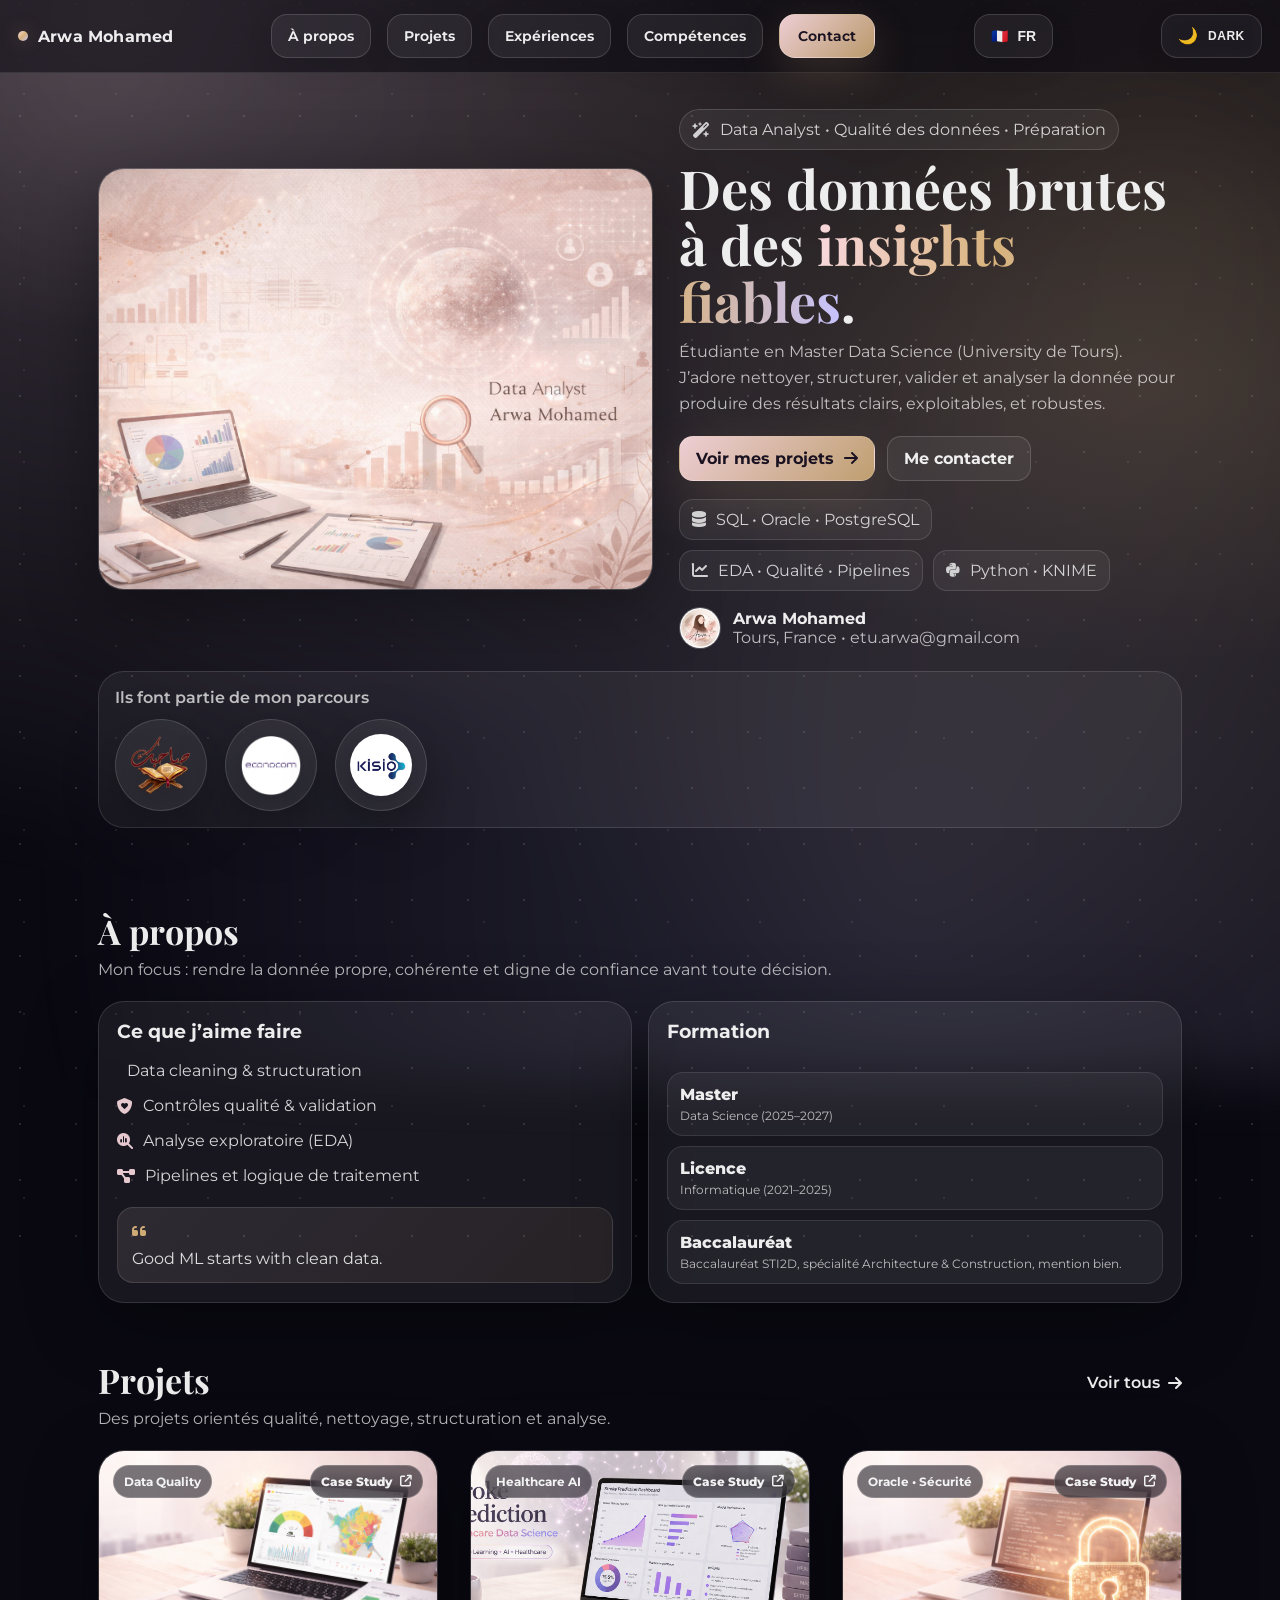
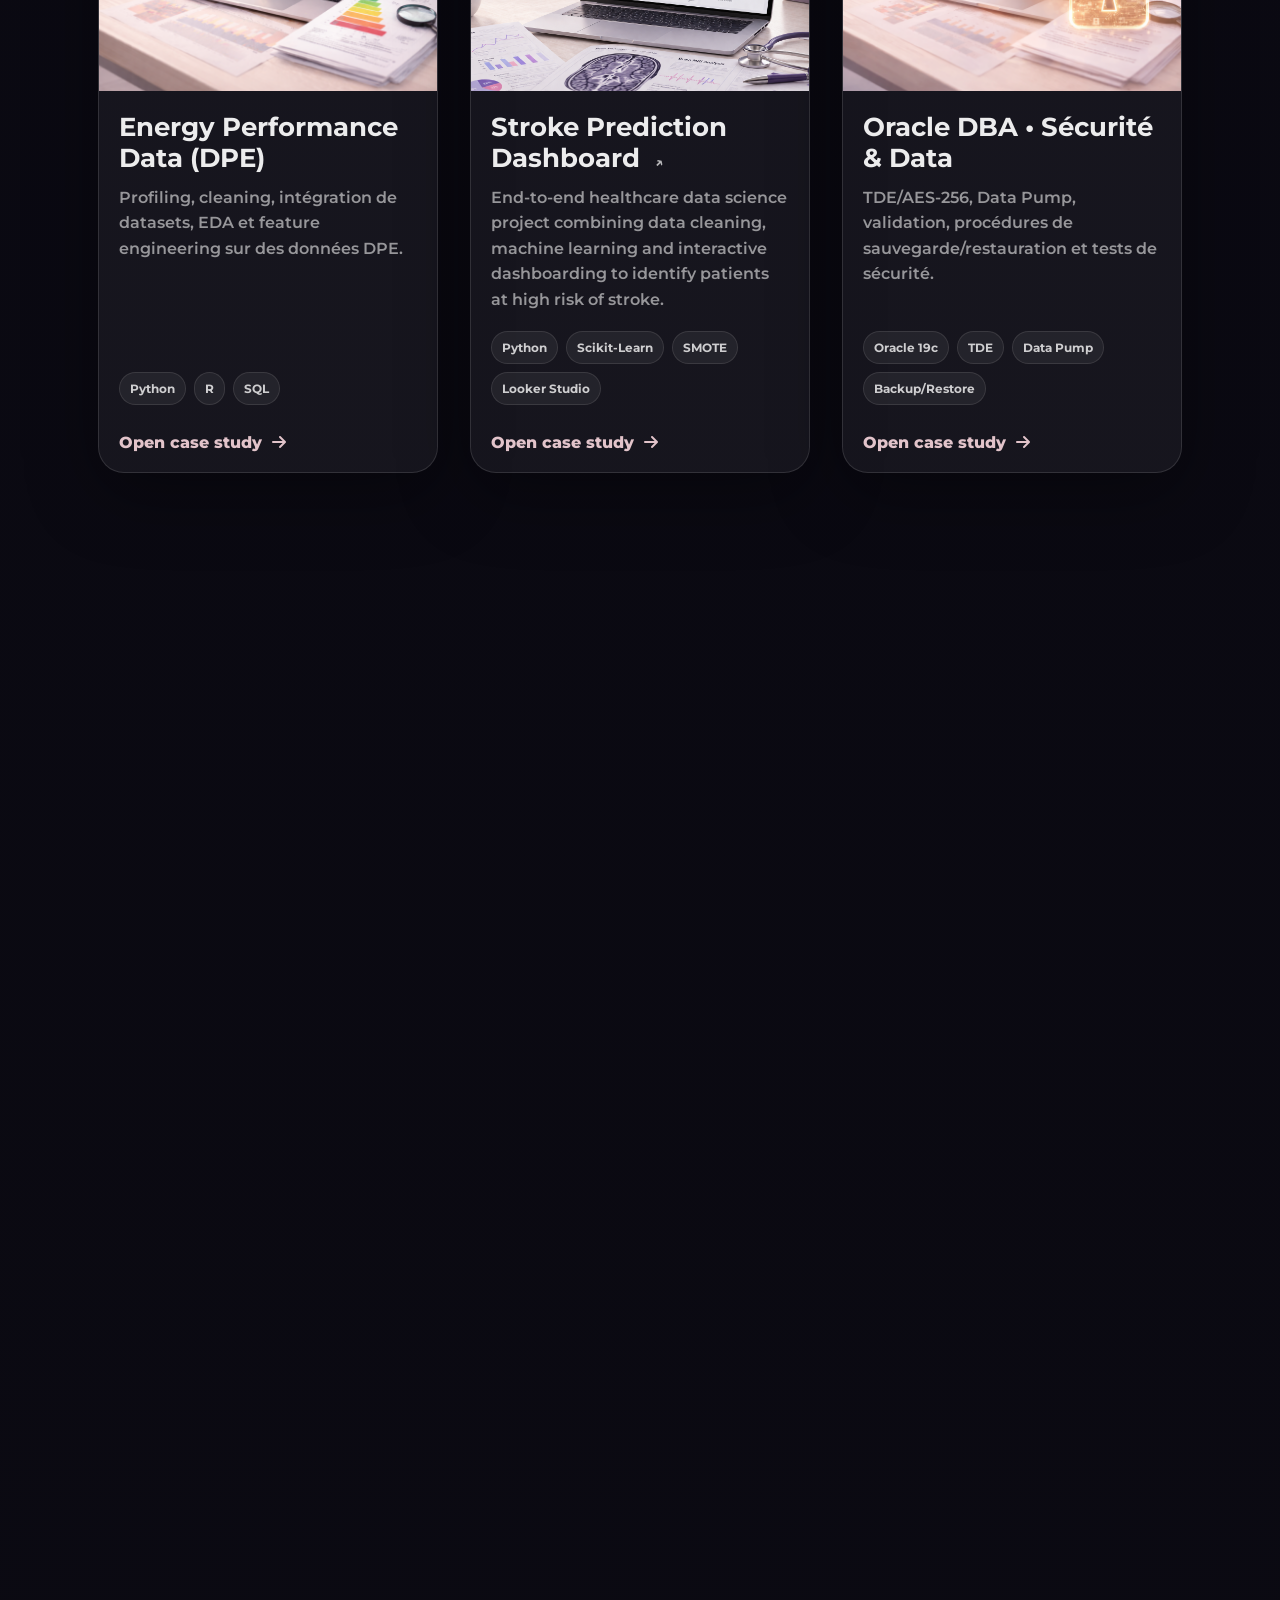
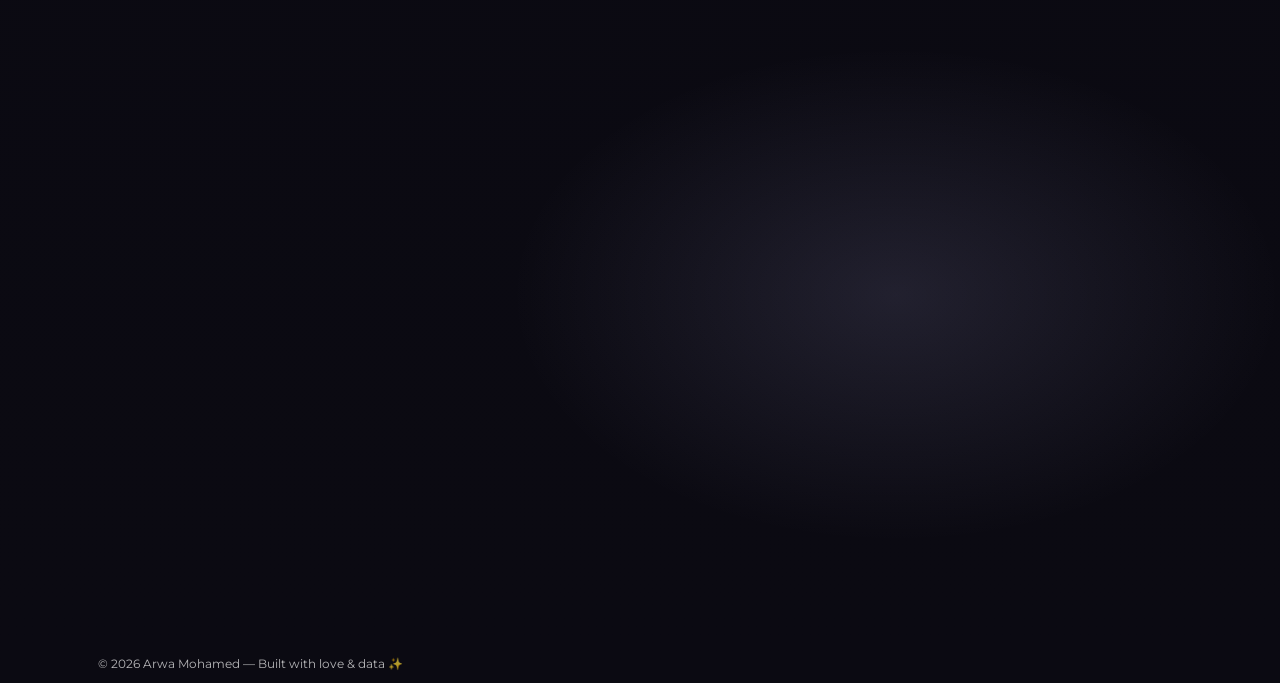
==== index.html @ bc85d30c "premier commit" ====
<!doctype html>
<html lang="fr" data-theme="dark">
<head>
  <meta charset="utf-8" />
  <meta name="viewport" content="width=device-width, initial-scale=1" />
  <title>Arwa Mohamed — Data Analyst</title>
  <meta name="description" content="Portfolio d'Arwa Mohamed — Data Analyst / Data Quality / Data Preparation." />

  <!-- Open Graph -->
  <meta property="og:title" content="Arwa Mohamed — Data Analyst" />
  <meta property="og:description" content="Data preparation • data quality • EDA • SQL • Python • Oracle" />
  <meta property="og:type" content="website" />

  <!-- Fonts -->
  <link rel="preconnect" href="https://fonts.googleapis.com">
  <link rel="preconnect" href="https://fonts.gstatic.com" crossorigin>
  <link href="https://fonts.googleapis.com/css2?family=Montserrat:wght@400;500;600;700&family=Playfair+Display:wght@600;700&display=swap" rel="stylesheet">

  <!-- Icons -->
  <link rel="stylesheet" href="https://cdnjs.cloudflare.com/ajax/libs/font-awesome/6.5.0/css/all.min.css">

  <!-- Main CSS -->
  <link rel="stylesheet" href="assets/css/style.css" />
</head>

<body>
  <!-- Background glitter -->
  <div class="bg">
    <div class="stars" aria-hidden="true"></div>
    <div class="glow" aria-hidden="true"></div>
  </div>

  <!-- Top progress bar -->
  <div class="progress" id="progress"></div>

  <!-- Navbar -->
  <header class="nav">
    <a class="brand" href="#top" aria-label="Accueil">
      <span class="brand-dot"></span>
      <span class="brand-text">Arwa Mohamed</span>
    </a>

    <nav class="nav-links" id="navLinks">
      <a href="#about" data-i18n="nav.about">À propos</a>
      <a href="#projects" data-i18n="nav.projects">Projets</a>
      <a href="#experience" data-i18n="nav.experience">Expériences</a>
      <a href="#skills" data-i18n="nav.skills">Compétences</a>
      <a href="#contact" class="btn small" data-i18n="nav.contact">Contact</a>
    </nav>

    <!-- Language toggle -->
    <div class="lang-switch" aria-label="Language switcher">
      <button id="langBtn" class="lang-btn" type="button" aria-label="Switch language">
        <span class="lang-flag" id="langFlag" aria-hidden="true">🇫🇷</span>
        <span class="lang-code" id="langCode">FR</span>
      </button>
    </div>

    <!-- Theme toggle -->
    <div class="theme-switch" aria-label="Theme switcher">
      <button id="themeBtn" class="theme-btn" type="button" aria-label="Switch theme">
        <span class="theme-ico" id="themeIco" aria-hidden="true">🌙</span>
        <span class="theme-code" id="themeCode">DARK</span>
      </button>
    </div>

    <button class="burger" id="burger" aria-label="Ouvrir le menu" aria-expanded="false">
      <span></span><span></span><span></span>
    </button>
  </header>

  <!-- Main -->
  <main id="top">
    <!-- Hero -->
    <section class="hero">
      <div class="hero-media" data-tilt>
        <img src="assets/img/hero-banner.png" alt="Bannière portfolio" class="hero-img" />
        <div class="hero-overlay"></div>
      </div>

      <div class="hero-content">
        <div class="chip reveal">
          <i class="fa-solid fa-wand-magic-sparkles"></i>
          <span data-i18n="hero.chip">Data Analyst • Data Quality • Data Preparation</span>
        </div>

        <h1 class="reveal">
          <span data-i18n="hero.title1">Des données brutes</span><br />
          <span data-i18n="hero.title2">à des <span class="gradient">insights fiables</span>.</span>
        </h1>

        <p class="subtitle reveal" data-i18n="hero.subtitle">
          Étudiante en Master Data Science (University de Tours). J’adore nettoyer, structurer,
          valider et analyser la donnée pour produire des résultats clairs, exploitables, et robustes.
        </p>

        <div class="hero-cta reveal">
          <a class="btn" href="#projects">
            <span data-i18n="hero.ctaProjects">Voir mes projets</span> <i class="fa-solid fa-arrow-right"></i>
          </a>
          <a class="btn ghost" href="#contact" data-i18n="hero.ctaContact">Me contacter</a>
        </div>

        <div class="hero-badges reveal">
          <div class="badge">
            <i class="fa-solid fa-database"></i>
            <span data-i18n="hero.badge1">SQL • Oracle • PostgreSQL</span>
          </div>
          <div class="badge">
            <i class="fa-solid fa-chart-line"></i>
            <span data-i18n="hero.badge2">EDA • Qualité • Pipelines</span>
          </div>
          <div class="badge">
            <i class="fa-brands fa-python"></i>
            <span data-i18n="hero.badge3">Python • KNIME</span>
          </div>
        </div>

        <div class="hero-mini reveal">
          <img class="avatar" src="assets/img/avatar-logo.png" alt="Logo Arwa" />
          <div>
            <strong>Arwa Mohamed</strong>
            <div class="muted">
              <span data-i18n="hero.location">Tours, France</span> • <a href="mailto:etu.arwa@gmail.com">etu.arwa@gmail.com</a>
            </div>
          </div>
        </div>
      </div>
    </section>

    <!-- Logos strip -->
    <section class="strip reveal">
      <div class="strip-inner">
        <span class="strip-title" data-i18n="strip.title">Ils font partie de mon parcours</span>

        <div class="logos logos-round">
          <a class="logo-pill" href="#sah" aria-label="Sahibuka Al Quran">
            <span class="logo-circle">
              <img src="assets/img/logo-sahibuka.png" alt="Sahibuka Al Quran"/>
            </span>
          </a>

          <a class="logo-pill" href="https://www.econocom.com" target="_blank" rel="noreferrer" aria-label="Econocom">
            <span class="logo-circle">
              <img src="assets/img/logo-econocom.webp" alt="Econocom" />
            </span>
          </a>

          <a class="logo-pill" href="https://www.kisio.com" target="_blank" rel="noreferrer" aria-label="Kisio">
            <span class="logo-circle">
              <img src="assets/img/logo-kisio1.jpg" alt="Kisio" />
            </span>
          </a>
        </div>
      </div>
    </section>

    <!-- About -->
    <section id="about" class="section">
      <div class="section-head reveal">
        <h2 data-i18n="about.title">À propos</h2>
        <p class="muted" data-i18n="about.desc">
          Mon focus : rendre la donnée propre, cohérente, et digne de confiance avant toute décision.
        </p>
      </div>

      <div class="grid-2">
        <div class="card reveal">
          <h3 data-i18n="about.likeTitle">Ce que j’aime faire</h3>
          <ul class="list">
            <li><i class="fa-solid fa-sparkles"></i> <span data-i18n="about.like1">Data cleaning & structuration</span></li>
            <li><i class="fa-solid fa-shield-heart"></i> <span data-i18n="about.like2">Contrôles qualité & validation</span></li>
            <li><i class="fa-solid fa-magnifying-glass-chart"></i> <span data-i18n="about.like3">Analyse exploratoire (EDA)</span></li>
            <li><i class="fa-solid fa-diagram-project"></i> <span data-i18n="about.like4">Pipelines et logique de traitement</span></li>
          </ul>
          <div class="quote">
            <i class="fa-solid fa-quote-left"></i>
            <p data-i18n="about.quote">Good ML starts with clean data.</p>
          </div>
        </div>
        
        <div class="impact-block card-sub">


        <div class="card reveal">
          <h3 data-i18n="about.profileTitle">Education</h3>
          <br>
          <div class="kpi">
            <div class="kpi-item">
              <div class="kpi-value" data-i18n="about.kpi1.value">Master</div>
              <div class="kpi-label" data-i18n="about.kpi1.label">Data Science (2025–2027)</div>
            </div>
            <div class="kpi-item">
              <div class="kpi-value" data-i18n="about.kpi2.value">Bachelor's degree</div>
              <div class="kpi-label" data-i18n="about.kpi2.label">Computer Science (2021–2025)</div>
            </div>
            <div class="kpi-item">
              <div class="kpi-value" data-i18n="about.kpi3.value">High school diploma</div>
              <div class="kpi-label" data-i18n="about.kpi3.label">STI2D high school diploma, Architecture & Construction specialization, honours.</div>
            </div>
          </div>
        </div>

          
        </div>
      </div>
    </section>

    <!-- Projects -->
    <section id="projects" class="section">
      <div class="section-head reveal projects-header">

  <div class="projects-title">
        <h2 data-i18n="projects.title">Projets</h2>
        <a href="projects.html" class="all-projects-link">
            Voir tous
            <i class="fa-solid fa-arrow-right"></i>
        </a>
    </div>
    <p class="muted" data-i18n="projects.desc">
      Des projets orientés qualité, nettoyage, structuration et analyse.
    </p>
  </div>

      <!-- IMPORTANT: container cards (grid) -->
      <div class="cards">

  <!-- DPE -->
  <a class="project reveal project-link" href="dpe.html" aria-label="Open DPE case study">
    <div class="project-media">
      <img src="assets/img/dpe.png" alt="Projet DPE" />
      <span class="tag" data-i18n="projects.tag1">Data Quality</span>

      <span class="case-pill-badge">
        <span data-i18n="projects.case">Case Study</span>
        <i class="fa-solid fa-arrow-up-right-from-square"></i>
      </span>
    </div>

    <div class="project-body">
      <h3 data-i18n="projects.p1.title">
        Energy Performance Data (DPE)
        <span class="title-ico" aria-hidden="true">↗</span>
      </h3>

      <p data-i18n="projects.p1.desc"></p>

      <div class="stack">
        <span>Python</span><span>R</span><span>SQL</span>
      </div>

      <div class="open-hint">
        <span data-i18n="projects.openCase">Open case study</span>
        <i class="fa-solid fa-arrow-right"></i>
      </div>
    </div>
  </a>

  <a class="project reveal project-link" href="stroke.html">

    <div class="project-media">
      <img src="assets/img/stroke.png" alt="Stroke Prediction Dashboard" />

      <span class="tag">
        Healthcare AI
      </span>

      <span class="case-pill-badge">
        <span>Case Study</span>
        <i class="fa-solid fa-arrow-up-right-from-square"></i>
      </span>
    </div>

    <div class="project-body">

      <h3>
        Stroke Prediction Dashboard
        <span class="title-ico">↗</span>
      </h3>

      <p>
        End-to-end healthcare data science project combining data cleaning,
        machine learning and interactive dashboarding to identify patients at
        high risk of stroke.
      </p>

      <div class="stack">
        <span>Python</span>
        <span>Scikit-Learn</span>
        <span>SMOTE</span>
        <span>Looker Studio</span>
      </div>

      <div class="open-hint">
        <span>Open case study</span>
        <i class="fa-solid fa-arrow-right"></i>
      </div>

    </div>

  </a>

  <!-- ORACLE -->
  <a class="project reveal project-link" href="oracle.html" aria-label="Open Oracle case study">
    <div class="project-media">
      <img src="assets/img/oracle.png" alt="Oracle Database Security" />
      <span class="tag" data-i18n="projects.tag2">Oracle • Security</span>

      <span class="case-pill-badge">
        <span data-i18n="projects.case">Case Study</span>
        <i class="fa-solid fa-arrow-up-right-from-square"></i>
      </span>
    </div>

    <div class="project-body">
      <h3 data-i18n="projects.p2.title">
        Oracle DBA • Sécurité & Data
        <span class="title-ico" aria-hidden="true">↗</span>
      </h3>

      <p data-i18n="projects.p2.desc"></p>

      <div class="stack">
        <span>Oracle 19c</span><span>TDE</span><span>Data Pump</span><span>Backup/Restore</span>
      </div>

      <div class="open-hint">
        <span data-i18n="projects.openCase">Open case study</span>
        <i class="fa-solid fa-arrow-right"></i>
      </div>
    </div>
  </a>

    </section>

    <!-- Experience -->
    <section id="experience" class="section">
      <div class="section-head reveal">
        <h2 data-i18n="exp.title">Expériences</h2>
        <p class="muted" data-i18n="exp.desc">Un parcours orienté tech + data reliability.</p>
      </div>

      <div class="timeline">
        <div class="t-item reveal">
          <div class="t-dot"></div>
          <div class="t-card">
            <div class="t-top">
              <h3 data-i18n="exp.e1.title">DB Administrator — Econocom</h3>
              <span class="pill" data-i18n="exp.e1.date">Apr 2025 – Jun 2025</span>
            </div>
            <ul class="list">
              <li data-i18n="exp.e1.b1">Encryption Oracle (TDE, AES-256)</li>
              <li data-i18n="exp.e1.b2">Import/validation via Data Pump</li>
              <li data-i18n="exp.e1.b3">Tests sécurité, backup & recovery</li>
            </ul>
          </div>
        </div>

        <div class="t-item reveal">
          <div class="t-dot"></div>
          <div class="t-card">
            <div class="t-top">
              <h3 data-i18n="exp.e2.title">Call Center Assistant — Kisio</h3>
              <span class="pill" data-i18n="exp.e2.date">May 2023 – Jul 2023</span>
            </div>
            <ul class="list">
              <li data-i18n="exp.e2.b1">Support utilisateurs transport</li>
              <li data-i18n="exp.e2.b2">Gestion réservations et planning chauffeurs</li>
            </ul>
          </div>
        </div>

        <div class="t-item reveal">
          <div class="t-dot"></div>
          <div class="t-card">
            <div class="t-top">
              <h3 data-i18n="exp.e3.title">IT Maintenance Technician — Econocom</h3>
              <span class="pill" data-i18n="exp.e3.date">Jun 2022 – Aug 2022</span>
            </div>
            <ul id="sah" class="list">
              <li data-i18n="exp.e3.b1">Préparation & déploiement postes</li>
              <li data-i18n="exp.e3.b2">Suivi matériel, étiquetage, équipements</li>
            </ul>
          </div>
        </div>
        <div class="t-item reveal">
          <div class="t-dot"></div>
          <div class="t-card">
            <div class="t-top">
              <h3 data-i18n="exp.e4.title">Independent Project — E-commerce</h3>
              <span class="pill" data-i18n="exp.e4.date">Starting in Jun 2025</span>
            </div>
            <p class="sah" data-i18n="exp.e4.desc">
              J’ai créé et développé une petite entreprise e-commerce spécialisée dans la papeterie, des produits liés à la lecture,
              et des accessoires soigneusement conçus. Je gère l’ensemble du processus : sélection des produits, branding,
              préparation des commandes, relation client, logistique et organisation des workflows afin d’assurer une expérience fluide et fiable.
            </p>
          </div>
        </div>
      </div>
    </section>

    <!-- Skills -->
    <section id="skills" class="section">
      <div class="section-head reveal">
        <h2 data-i18n="skills.title">Compétences</h2>
        <p class="muted" data-i18n="skills.desc">Stack technique + méthodologie.</p>
      </div>

      <div class="grid-3">
        <div class="card reveal">
          <h3 data-i18n="skills.s1.title">Data</h3>
          <div class="chips">
            <span data-i18n="skills.s1.a">Data Cleaning</span>
            <span data-i18n="skills.s1.b">Data Quality</span>
            <span data-i18n="skills.s1.c">Validation</span>
            <span data-i18n="skills.s1.d">EDA</span>
            <span data-i18n="skills.s1.e">Feature Engineering</span>
          </div>
        </div>

        <div class="card reveal">
          <h3 data-i18n="skills.s2.title">Databases</h3>
          <div class="chips">
            <span>Oracle</span><span>PostgreSQL</span><span>MySQL</span><span>SQLite</span>
          </div>
        </div>

        <div class="card reveal">
          <h3 data-i18n="skills.s3.title">Tools</h3>
          <div class="chips">
            <span>Python</span><span>SQL</span><span>KNIME</span><span>Git</span><span>UML</span>
          </div>
        </div>
      </div>
    </section>

    <!-- Contact -->
    <section class="section contact-split">

  <!-- ON GARDE TON BLOC EXACT -->
  <div class="contact card reveal">
    <h3 data-i18n="contactBox.title">Envie d’en discuter ?</h3>
    <p class="muted" data-i18n="contactBox.desc">Je peux détailler la démarche, les tests et les choix techniques.</p>

    <div class="hero-cta">
      <a class="btn" href="#contact">
        <i class="fa-solid fa-envelope"></i> <span data-i18n="contactBox.cta1">Me contacter</span>
      </a>
      <a class="btn ghost" href="#projects">
        <i class="fa-solid fa-arrow-left"></i> <span data-i18n="contactBox.cta2">Retour aux projets</span>
      </a>
    </div>
  </div>

  <!-- NOUVEAU BLOC A COTE : DRAPEAUX SEULEMENT -->
  <div class="contact card reveal"> 
    <h3 data-i18n="languages.title">Languages</h3> 
    <div class="lang-row"> <div class="lang-col"> 
      <img class="flag-ico" src="assets/img/french.png" alt="French"> 
      <div class="lang-name" data-i18n="languages.fr.name">French</div> 
      <div class="lang-level" data-i18n="languages.fr.level">Bilingual</div> 
    </div> 
    <div class="lang-col"> 
      <img class="flag-ico" src="assets/img/arabic.png" alt="Arabic"> 
      <div class="lang-name" data-i18n="languages.ar.name">Arabic</div> 
      <div class="lang-level" data-i18n="languages.ar.level">Bilingual</div> 
    </div> <div class="lang-col"> 
      <img class="flag-ico" src="assets/img/eng.jpg" alt="English"> 
      <div class="lang-name" data-i18n="languages.en.name">English</div> 
      <div class="lang-level" data-i18n="languages.en.level">B1 / B2</div> 
      <div class="lang-bar"> <span class="lang-bar-fill" style="width:70%"></span> 
      </div> 
    </div> 
  </div>
</div>
    <!-- Si tu veux une mini info au survol seulement : le title suffit (pas de texte visible) -->

<p class="tiny muted" style="padding-top:14px;">© <span id="year"></span> Arwa Mohamed — <span data-i18n="footer">Built with love & data </span></p>

</section>
  </main>

  <!-- IMPORTANT: ce fichier doit exister et être le bon -->
  <script src="assets/js/main.js"></script>
</body>
</html>
---- assets/css/style.css ----
/* ============================
   Arwa Mohamed — Portfolio CSS
   ============================ */

/* ========================= */
/* THEME TOKENS              */
/* ========================= */
:root{
  /* THEME TOKENS (default = dark) */
  --bg: #0b0a12;
  --text: rgba(255,255,255,.92);
  --muted: rgba(255,255,255,.70);

  --panel: rgba(255,255,255,.06);
  --panel2: rgba(255,255,255,.10);
  --border: rgba(255,255,255,.14);
  --shadow: 0 20px 70px rgba(0,0,0,.35);

  --rose: #f9d8de;
  --peach: #f6d6c9;
  --gold: #d7b27a;
  --lav:  #c7c3ff;
  --mint: #bff3ea;

  --radius: 18px;
  --radius2: 26px;
  --max: 1120px;

  /* NAV pills */
  --nav-pill-h: 44px;
  --nav-pill-r: 16px;
}

/* LIGHT THEME OVERRIDES */
:root[data-theme="light"]{
  /* Background mood (beige / rose poudré) */
  --bg: #fbf4f0;
--icon-rose: #a93f64;
  /* Text */
  --text: rgba(34, 27, 38, .92);
  --muted: rgba(34, 27, 38, .68);

  /* Surfaces */
  --panel: rgba(255,255,255,.72);
  --panel2: rgba(255,255,255,.88);
  --border: rgba(34, 27, 38, .10);

  /* Shadow (soft) */
  --shadow: 0 18px 55px rgba(34, 27, 38, .10);

  /* Accents stay pastel */
  --rose: #f3c9d2;
  --peach:#f2d2c2;
  --gold: #d2b07d;
  --lav:  #cfc9ff;
  --mint: #bfeee5;
}
/* Strip title color in light mode */
:root[data-theme="light"] .strip-title{
  color: rgba(40, 30, 45, 0.78);
}
/* ========================= */
/* GLOBAL RESET              */
/* ========================= */
*{box-sizing:border-box}
html{scroll-behavior:smooth}
body{
  margin:0;
  font-family: Montserrat, system-ui, -apple-system, Segoe UI, Roboto, Arial, sans-serif;
  color: var(--text);
  background:
    radial-gradient(1200px 600px at 10% 0%, rgba(249,216,222,.15), transparent 55%),
    radial-gradient(900px 500px at 90% 10%, rgba(215,178,122,.12), transparent 55%),
    radial-gradient(700px 450px at 70% 90%, rgba(199,195,255,.12), transparent 55%),
    linear-gradient(180deg, color-mix(in srgb, var(--bg) 65%, #070611), var(--bg));
  overflow-x:hidden;
  transition: background .35s ease, color .35s ease;
}
a{color:inherit; text-decoration:none}
img{max-width:100%; display:block}
.muted{color: var(--muted)}
.tiny{font-size:12px}

/* ========================= */
/* BACKGROUND GLITTER        */
/* ========================= */
.bg{position:fixed; inset:0; pointer-events:none; z-index:-1}
.stars{
  position:absolute; inset:-40%;
  background-image:
    radial-gradient(rgba(255,255,255,.18) 1px, transparent 1px),
    radial-gradient(rgba(255,255,255,.12) 1px, transparent 1px);
  background-size: 56px 56px, 92px 92px;
  background-position: 0 0, 30px 40px;
  filter: blur(.2px);
  animation: drift 38s linear infinite;
  opacity:.7;
}
.glow{
  position:absolute; inset:-20%;
  background:
    radial-gradient(circle at 20% 20%, rgba(249,216,222,.20), transparent 45%),
    radial-gradient(circle at 80% 30%, rgba(215,178,122,.18), transparent 55%),
    radial-gradient(circle at 65% 85%, rgba(199,195,255,.15), transparent 55%);
  filter: blur(30px);
  animation: pulse 10s ease-in-out infinite;
}
@keyframes drift{to{transform: translate3d(120px, 70px, 0)}}
@keyframes pulse{
  0%,100%{opacity:.75; transform: scale(1)}
  50%{opacity:1; transform: scale(1.03)}
}

/* Light mood tweaks */
:root[data-theme="light"] .stars{ opacity: .22; filter: blur(.3px); }
:root[data-theme="light"] .glow{ opacity: .85; filter: blur(34px); }

/* ========================= */
/* TOP PROGRESS BAR          */
/* ========================= */
.progress{
  position:fixed; top:0; left:0; height:3px; width:0%;
  background: linear-gradient(90deg, var(--rose), var(--gold), var(--lav));
  z-index:1000;
  box-shadow: 0 0 18px rgba(249,216,222,.35);
}

/* ========================= */
/* NAVBAR                    */
/* ========================= */
.nav{
  position:sticky; top:0; z-index:999;
  display:flex; align-items:center; justify-content:space-between;
  padding:14px 18px;
  backdrop-filter: blur(14px);
  background: rgba(10,9,18,.55);
  border-bottom: 1px solid rgba(255,255,255,.10);
}
:root[data-theme="light"] .nav{
  background: rgba(255, 245, 240, .75);
  border-bottom: 1px solid rgba(34, 27, 38, .10);
}
.brand{display:flex; gap:10px; align-items:center}
.brand-dot{
  width:10px; height:10px; border-radius:99px;
  background: linear-gradient(135deg, var(--rose), var(--gold), var(--lav));
  box-shadow: 0 0 18px rgba(215,178,122,.35);
}
.brand-text{font-weight:700; letter-spacing:.2px}
:root[data-theme="light"] .brand-text{ color: rgba(34, 27, 38, .90); }

.nav-links{display:flex; gap:16px; align-items:center}

/* ============================
   NAV BUTTONS — HARMONIZATION
   Applies to nav links + FR + LIGHT + Contact
   ============================ */
.nav .nav-links a,
.nav .lang-btn,
.nav .theme-btn{
  height: var(--nav-pill-h);
  display:inline-flex;
  align-items:center;
  justify-content:center;
  gap:10px;

  padding: 0 16px;
  border-radius: var(--nav-pill-r);

  border: 1px solid var(--border);
  background: var(--panel);
  color: var(--text);

  font-weight: 650;
  font-size: 14px;
  line-height: 1;

  transition: transform .18s ease, background .18s ease, border-color .18s ease, box-shadow .18s ease;
  box-shadow: 0 10px 28px rgba(0,0,0,.10);
}

/* Hover */
.nav .nav-links a:hover,
.nav .lang-btn:hover,
.nav .theme-btn:hover{
  transform: translateY(-1px);
  background: var(--panel2);
  border-color: color-mix(in srgb, var(--border) 55%, var(--rose));
  box-shadow: 0 14px 34px rgba(0,0,0,.12);
}

/* Active section highlight (optional) */
.nav .nav-links a.active{
  border-color: color-mix(in srgb, var(--border) 40%, var(--gold));
  background: color-mix(in srgb, var(--panel2) 70%, rgba(255,255,255,.05));
}

/* Make the "Contact" pill slightly more premium (accent) */
.nav .nav-links .btn.small{
  background: linear-gradient(135deg, rgba(249,216,222,.95), rgba(215,178,122,.85));
  color:#1a1220;
  border: 1px solid rgba(255,255,255,.18);
  box-shadow: 0 14px 44px rgba(215,178,122,.18);
  height: var(--nav-pill-h);
  padding: 0 18px;
  border-radius: var(--nav-pill-r);
}

/* Light theme: stronger borders so pills pop */
:root[data-theme="light"] .nav .nav-links a,
:root[data-theme="light"] .nav .lang-btn,
:root[data-theme="light"] .nav .theme-btn{
  box-shadow: 0 10px 26px rgba(58,46,63,.08);
  border-color: rgba(58,46,63,.18);
}
:root[data-theme="light"] .nav .nav-links a:hover,
:root[data-theme="light"] .nav .lang-btn:hover,
:root[data-theme="light"] .nav .theme-btn:hover{
  border-color: rgba(194,100,130,.35);
  box-shadow: 0 14px 34px rgba(194,100,130,.10);
}

/* Burger */
.burger{
  display:none;
  width:42px; height:42px;
  border:1px solid rgba(255,255,255,.14);
  background: rgba(255,255,255,.06);
  border-radius:14px;
  cursor:pointer;
}
.burger span{
  display:block; height:2px; width:18px; margin:4px auto;
  background: rgba(255,255,255,.75);
}

/* ========================= */
/* BUTTONS (GLOBAL)          */
/* ========================= */
.btn{
  display:inline-flex; align-items:center; gap:10px;
  padding:12px 16px;
  border-radius: 14px;
  background: linear-gradient(135deg, rgba(249,216,222,.95), rgba(215,178,122,.85));
  color:#1a1220;
  font-weight:700;
  box-shadow: 0 18px 55px rgba(215,178,122,.18);
  border: 1px solid rgba(255,255,255,.16);
  transition: transform .18s ease, filter .18s ease;
}
.btn:hover{transform: translateY(-1px); filter: brightness(1.02)}
.btn.ghost{
  background: rgba(255,255,255,.06);
  color: var(--text);
  box-shadow:none;
}
.btn.small{padding:10px 12px; border-radius:12px; font-weight:700}

/* Light overrides for ghost + small */
:root[data-theme="light"] .btn.ghost{
  background: rgba(255,255,255,.78);
  color: rgba(34, 27, 38, .90);
  border-color: rgba(34, 27, 38, .10);
}
:root[data-theme="light"] .btn.small{
  box-shadow: 0 14px 40px rgba(210, 176, 125, .18);
}

/* ========================= */
/* LANG + THEME BUTTONS      */
/* (Keep minimal; harmonized above)
   ========================= */
.theme-switch{ display:flex; align-items:center; margin-left:10px; }
.theme-btn{ cursor:pointer; backdrop-filter: blur(12px); }
.theme-ico{ font-size: 16px; }
.theme-code{ font-weight: 800; letter-spacing: .5px; font-size: 12px; }

/* ========================= */
/* HERO                      */
/* ========================= */
.hero{
  max-width: var(--max);
  margin: 0 auto;
  padding: 36px 18px 8px;
  display:grid;
  grid-template-columns: 1.05fr .95fr;
  gap: 26px;
  align-items:center;
}
.projects-hero{
    min-height:unset !important;
}
.hero-media{
  position:relative;
  border-radius: var(--radius2);
  overflow:hidden;
  border: 1px solid rgba(255,255,255,.14);
  background: rgba(255,255,255,.04);
  box-shadow: var(--shadow);
  transform-style: preserve-3d;
}
.hero-img{width:100%; height:100%; object-fit:cover; min-height: 420px}
.hero-overlay{
  position:absolute; inset:0;
  pointer-events:none;
}
.hero-content h1{
  font-family: "Playfair Display", serif;
  font-weight:700;
  line-height:1.05;
  font-size: clamp(36px, 4.2vw, 54px);
  margin: 10px 0 10px;
}
.gradient{
  background: linear-gradient(90deg, var(--rose), var(--gold), var(--lav));
  -webkit-background-clip:text;
  background-clip:text;
  color: transparent;
}

/* Stronger gradient headline (light) */
:root[data-theme="light"] .gradient{
  background: linear-gradient(90deg, #b24d74, #c79a5e, #7a6fe6);
  -webkit-background-clip: text;
  background-clip: text;
  color: transparent;
  text-shadow: 0 10px 24px rgba(58,46,63,0.10);
}
:root[data-theme="light"] h1{
  color: rgba(40,30,45,0.96);
}

.subtitle{color: var(--muted); font-size: 15.8px; line-height:1.65; margin: 8px 0 18px}

.chip{
  display:inline-flex; align-items:center; gap:10px;
  padding:10px 12px;
  border-radius: 999px;
  background: rgba(255,255,255,.06);
  border: 1px solid rgba(255,255,255,.14);
  color: rgba(255,255,255,.78);
  width: fit-content;
}
.hero-cta{display:flex; gap:12px; flex-wrap:wrap; margin: 12px 0 18px}
.hero-badges{display:flex; gap:10px; flex-wrap:wrap}
.badge{
  display:flex; align-items:center; gap:10px;
  padding:10px 12px;
  border-radius: 14px;
  background: rgba(255,255,255,.05);
  border: 1px solid rgba(255,255,255,.12);
  color: rgba(255,255,255,.78);
}
.hero-mini{
  margin-top: 16px;
  display:flex; align-items:center; gap:12px;
}
.avatar{
  width:42px; height:42px; border-radius:99px;
  border: 1px solid rgba(255,255,255,.16);
  background: rgba(255,255,255,.06);
  object-fit:cover;
}

/* Light chips/badges etc */
:root[data-theme="light"] .chip,
:root[data-theme="light"] .badge,
:root[data-theme="light"] .stack span,
:root[data-theme="light"] .pill,
:root[data-theme="light"] .chips span,
:root[data-theme="light"] .tag,
:root[data-theme="light"] .nav-links a{
  color: rgba(34, 27, 38, .82);
  border-color: rgba(34, 27, 38, .10);
  background: rgba(255,255,255,.72);
}

/* ========================= */
/* STRIP / LOGOS             */
/* ========================= */
.strip{
  max-width: var(--max);
  margin: 14px auto 0;
  padding: 0 18px 26px;
}
.strip-inner{
  display:flex; flex-direction:column; gap:12px;
  padding:16px 16px;
  border-radius: var(--radius2);
  background: rgba(255,255,255,.05);
  border: 1px solid rgba(255,255,255,.12);
}
.strip-title{color: rgba(255,255,255,.72); font-weight:600}

.logos{ display:flex; gap:12px; flex-wrap:wrap; }
.logo-card{
  display:flex; align-items:center; justify-content:center;
  padding:12px 14px;
  border-radius: 16px;
  background: rgba(255,255,255,.06);
  border: 1px solid rgba(255,255,255,.12);
  transition: transform .18s ease, background .18s ease;
  min-width: 140px;
}
.logo-card:hover{transform: translateY(-2px); background: rgba(255,255,255,.08)}
.logo-card img{height:26px; object-fit:contain; filter: drop-shadow(0 10px 18px rgba(0,0,0,.25))}

/* Bigger + round logos */
.logos-round{
  display:flex;
  gap:18px;
  flex-wrap:wrap;
  align-items:center;
}
.logo-pill{
  display:flex;
  align-items:center;
  justify-content:center;
  text-decoration:none;
}
.logo-circle{
  width: 92px;
  height: 92px;
  border-radius: 999px;
  background: rgba(255,255,255,.07);
  border: 1px solid rgba(255,255,255,.14);
  box-shadow: 0 18px 55px rgba(0,0,0,.25);
  display:flex;
  align-items:center;
  justify-content:center;
  padding: 14px;
  transition: transform .18s ease, background .18s ease, box-shadow .18s ease;
  backdrop-filter: blur(12px);
}
.logo-circle img{
  width: 100%;
  height: 100%;
  object-fit: contain;
  border-radius: 999px;
  filter: drop-shadow(0 10px 16px rgba(0,0,0,.22));
}
.logo-pill:hover .logo-circle{
  transform: translateY(-3px) scale(1.03);
  background: rgba(255,255,255,.10);
  box-shadow: 0 24px 70px rgba(0,0,0,.32);
}

/* Light cards background mood */
:root[data-theme="light"] .card,
:root[data-theme="light"] .t-card,
:root[data-theme="light"] .strip-inner,
:root[data-theme="light"] .project{
  background: linear-gradient(135deg,
    rgba(255,255,255,.80),
    rgba(250, 235, 228, .70)
  );
}

/* ========================= */
/* SECTIONS / LAYOUT         */
/* ========================= */
.section{
  max-width: var(--max);
  margin: 0 auto;
  padding: 54px 18px 0;
}
.section-head h2{
  font-family:"Playfair Display", serif;
  margin:0 0 6px;
  font-size: 34px;
}
.section-head p{margin:0 0 22px}

.grid-2{ display:grid; grid-template-columns: 1fr 1fr; gap:16px; }
.grid-3{ display:grid; gap:16px; }

.card{
  background: rgba(255,255,255,.06);
  border: 1px solid rgba(255,255,255,.12);
  border-radius: var(--radius2);
  padding: 18px;
  box-shadow: var(--shadow);
}
.card h3{margin:0 0 10px}

/* ========================= */
/* LISTS / KPI / QUOTE       */
/* ========================= */
.list{margin: 0; padding: 0; list-style: none}
.list li{
  display:flex; align-items:flex-start; gap:10px;
  padding: 8px 0;
  color: rgba(255,255,255,.82);
}
.list i{color: rgba(249,216,222,.92); margin-top:2px}

.kpi{ display:grid; gap:10px; }
.kpi-item{
  padding:12px; border-radius: 16px;
  background: rgba(255,255,255,.05);
  border: 1px solid rgba(255,255,255,.10);
}
.kpi-value{font-weight:800}
.kpi-label{color: rgba(255,255,255,.70); font-size:12px; margin-top:4px}

.quote{
  margin-top: 14px;
  padding: 14px 14px;
  border-radius: 16px;
  background: linear-gradient(135deg, rgba(249,216,222,.10), rgba(215,178,122,.08));
  border: 1px solid rgba(255,255,255,.12);
}
.quote p{margin:8px 0 0; color: rgba(255,255,255,.85)}
.quote i{color: rgba(215,178,122,.95)}

/* About fixes (light) */
:root[data-theme="light"] #about h3{ color: #3a2e3f; }
:root[data-theme="light"] #about p,
:root[data-theme="light"] #about li{ color: rgba(45, 32, 50, 0.85); }
:root[data-theme="light"] #about .kpi-label{ color: rgba(45, 32, 50, 0.65); }
:root[data-theme="light"] #about .quote p{ color: rgba(45, 32, 50, 0.75); }
:root[data-theme="light"] #about i{ color: #c26482; }

:root[data-theme="light"] .kpi-item{
  background: rgba(255,255,255,0.85);
  border: 1px solid rgba(45,32,50,0.08);
}
:root[data-theme="light"] .kpi-value{ color: #3a2e3f; }

/* Quote visibility (light) */
:root[data-theme="light"] .quote{
  background: linear-gradient(135deg, rgba(255,255,255,0.75), rgba(250, 235, 228, 0.75));
  border: 1px solid rgba(58,46,63,0.16);
}
:root[data-theme="light"] .quote i{ color: #c26482; }
:root[data-theme="light"] .quote p{ color: rgba(58,46,63,0.82); }

/* ========================= */
/* PROJECTS                  */
/* ========================= */
.cards{
  display:grid;
  grid-template-columns: repeat(3, 1fr);
  gap: 16px;
}
.project{
  cursor:pointer;
  overflow:hidden;
  border-radius: var(--radius2);
  border: 1px solid rgba(255,255,255,.12);
  background: rgba(255,255,255,.05);
  box-shadow: var(--shadow);
  transition: transform .18s ease, background .18s ease;
}
.project:hover{transform: translateY(-3px); background: rgba(255,255,255,.07)}
.project-media{position:relative; height: 190px; overflow:hidden}
.project-media img{width:100%; height:100%; object-fit:cover; transform: scale(1.04)}
.tag{
  position:absolute; left:14px; top:14px;
  font-weight:700; font-size:12px;
  padding:8px 10px;
  border-radius: 999px;
  background: rgba(10,9,18,.55);
  border:1px solid rgba(255,255,255,.18);
  backdrop-filter: blur(10px);
}
.project-body{padding:16px}
.project-body h3{margin:0 0 8px}
.project-body p{margin:0 0 12px; color: rgba(255,255,255,.74); line-height:1.6}
.stack{display:flex; gap:8px; flex-wrap:wrap; margin-bottom:10px}
.stack span{
  font-size:12px; font-weight:700;
  padding:8px 10px;
  border-radius: 999px;
  background: rgba(255,255,255,.06);
  border: 1px solid rgba(255,255,255,.10);
  color: rgba(255,255,255,.78);
}

/* "Détails" link */
.link{
  border:none;
  background: transparent;
  color: rgba(249,216,222,.95);
  font-weight:800;
  cursor:pointer;
  padding: 0;
}

/* Light: stronger "Détails" */
:root[data-theme="light"] .project .link{
  color: #b54f72;
  font-weight: 600;
  position: relative;
}
:root[data-theme="light"] .project .link i{ color: #b54f72; }
:root[data-theme="light"] .project .link:hover{
  color: #9f3f60;
  transform: translateX(2px);
}
:root[data-theme="light"] .project .link::after{
  content: "";
  position: absolute;
  left: 0;
  bottom: -3px;
  width: 0%;
  height: 2px;
  background: linear-gradient(90deg, #b54f72, #d2b07d);
  transition: width .3s ease;
}
:root[data-theme="light"] .project .link:hover::after{ width: 100%; }

/* Light mode – projects text */
:root[data-theme="light"] .project,
:root[data-theme="light"] .project-body{ color: rgba(40, 30, 45, 0.92); }
:root[data-theme="light"] .project p,
:root[data-theme="light"] .project .stack span{ color: rgba(40, 30, 45, 0.75); }
:root[data-theme="light"] .tag{
  background: rgba(255,255,255,0.85);
  color: rgba(40,30,45,0.85);
  border: 1px solid rgba(40,30,45,0.08);
}

/* ========================= */
/* EXPERIENCE (TIMELINE)     */
/* ========================= */
.timeline{display:flex; flex-direction:column; gap:14px}
.t-item{display:grid; grid-template-columns: 22px 1fr; gap:12px}
.t-dot{
  width:12px; height:12px; border-radius:99px; margin-top:14px;
  background: linear-gradient(135deg, var(--rose), var(--gold), var(--lav));
  box-shadow: 0 0 16px rgba(249,216,222,.22);
}
.t-card{
  padding:16px 16px;
  border-radius: var(--radius2);
  background: rgba(255,255,255,.05);
  border:1px solid rgba(255,255,255,.12)
}
.t-top{display:flex; align-items:center; justify-content:space-between; gap:10px}
.pill{
  font-size:12px; font-weight:800;
  padding:8px 10px;
  border-radius: 999px;
  background: rgba(255,255,255,.06);
  border: 1px solid rgba(255,255,255,.10);
  color: rgba(255,255,255,.78);
}

/* Light: timeline readability */
:root[data-theme="light"] .t-card,
:root[data-theme="light"] .card,
:root[data-theme="light"] .project{ color: rgba(40, 30, 45, 0.92); }
:root[data-theme="light"] .t-card .list li,
:root[data-theme="light"] .card .list li,
:root[data-theme="light"] .muted{ color: rgba(40, 30, 45, 0.72); }
:root[data-theme="light"] .pill{
  background: rgba(255,255,255,0.85);
  color: rgba(40,30,45,0.85);
  border: 1px solid rgba(40,30,45,0.08);
}

/* ========================= */
/* SKILLS CHIPS              */
/* ========================= */
.chips{display:flex; flex-wrap:wrap; gap:8px}
.chips span{
  font-size:12px; font-weight:800;
  padding:10px 12px;
  border-radius: 999px;
  background: linear-gradient(135deg, rgba(249,216,222,.10), rgba(215,178,122,.07));
  border: 1px solid rgba(255,255,255,.12);
  color: rgba(255,255,255,.78);
}

/* ========================= */
/* CONTACT                   */
/* ========================= */
.contact{
  display:flex; flex-direction:column; gap:12px;
  align-items:flex-start;
}
.contact-links{display:flex; gap:14px; flex-wrap:wrap; margin-top:6px}
.contact-links a{
  color: rgba(255,255,255,.78);
  padding:10px 12px;
  border-radius: 14px;
  background: rgba(255,255,255,.05);
  border: 1px solid rgba(255,255,255,.10);
}
.contact-links a:hover{background: rgba(255,255,255,.07); color: rgba(255,255,255,.92)}

/* Light: contact link badge visible */
:root[data-theme="light"] .contact-links a{
  background: rgba(255,255,255,0.78);
  border: 1px solid rgba(58,46,63,0.18);
  color: rgba(58,46,63,0.88);
  box-shadow: 0 10px 28px rgba(58,46,63,0.08);
}
:root[data-theme="light"] .contact-links a i{ color: #c26482; }
:root[data-theme="light"] .contact-links a:hover{
  background: rgba(255,255,255,0.92);
  border-color: rgba(194,100,130,0.35);
  transform: translateY(-1px);
}

/* ========================= */
/* MODALS                    */
/* ========================= */
.modal{
  position:fixed; inset:0;
  background: rgba(0,0,0,.55);
  display:none;
  align-items:center; justify-content:center;
  padding: 18px;
  z-index: 2000;
}
.modal.open{display:flex}
.modal-card{
  width: min(720px, 100%);
  border-radius: 24px;
  background: rgba(16,14,28,.88);
  border: 1px solid rgba(255,255,255,.16);
  box-shadow: 0 30px 90px rgba(0,0,0,.55);
  padding: 18px;
  position:relative;
  backdrop-filter: blur(16px);
}
.modal-card h3{margin: 6px 0 6px}
.modal-actions{display:flex; gap:10px; flex-wrap:wrap; margin-top:12px}
.modal-close{
  position:absolute; right:12px; top:12px;
  width:42px; height:42px;
  border-radius: 14px;
  border: 1px solid rgba(255,255,255,.14);
  background: rgba(255,255,255,.06);
  color: rgba(255,255,255,.85);
  cursor:pointer;
}

/* ========================= */
/* REVEAL ANIM               */
/* ========================= */
.reveal{
  opacity:0;
  transform: translateY(16px);
  transition: opacity .75s ease, transform .75s ease;
}
.reveal.in{
  opacity:1;
  transform: translateY(0);
}

/* ========================= */
/* RESPONSIVE                */
/* ========================= */
@media (max-width: 980px){
  .hero{grid-template-columns: 1fr; padding-top: 22px}
  .hero-img{min-height: 320px}
  .cards{grid-template-columns: 1fr}
  .grid-2{grid-template-columns: 1fr}
  .grid-3{grid-template-columns: 1fr}

  .nav-links{
    position:fixed; left:16px; right:16px; top:70px;
    display:none;
    flex-direction:column;
    padding:12px;
    background: rgba(10,9,18,.75);
    border: 1px solid rgba(255,255,255,.14);
    border-radius: 18px;
    backdrop-filter: blur(14px);
  }
  :root[data-theme="light"] .nav-links{
    background: rgba(255,245,240,.92);
    border-color: rgba(58,46,63,.14);
  }
  .nav-links.open{display:flex}
  .burger{display:block}
}

/* Projects as clickable links */
.project-link{
  display:block;
  color: inherit;
  text-decoration:none;
}

.project-link .open-hint{
  margin-top: 10px;
  display:inline-flex;
  align-items:center;
  gap:10px;
  font-weight: 800;
  color: rgba(249,216,222,.95);
  transition: transform .18s ease, color .18s ease, opacity .18s ease;
  opacity: .95;
}

.project-link:hover .open-hint{
  transform: translateX(2px);
  color: rgba(249,216,222,1);
}

/* Tiny badge in the media corner */
.case-pill-badge{
  position:absolute;
  right: 14px;
  top: 14px;
  font-size: 12px;
  font-weight: 800;
  padding: 8px 10px;
  border-radius: 999px;
  background: rgba(10,9,18,.55);
  border:1px solid rgba(255,255,255,.18);
  backdrop-filter: blur(10px);
  display:inline-flex;
  align-items:center;
  gap:8px;
}

/* Title small icon */
.title-ico{
  font-size: 14px;
  margin-left: 8px;
  opacity:.75;
}

/* Light mode readability */
:root[data-theme="light"] .project-link .open-hint{
  color: #b54f72;
}
:root[data-theme="light"] .case-pill-badge{
  background: rgba(255,255,255,.80);
  border-color: rgba(58,46,63,.14);
  color: rgba(34,27,38,.82);
}

/* =========================
   Contact + Languages split
========================= */

.contact-wrapper{
  display: flex;
  gap: 24px;
  align-items: stretch;
  margin-top: 40px;
}

.contact-half{
  flex: 1;
}

/* Languages block */
.languages{
  padding: 28px;
}

.lang-list{
  display: flex;
  flex-direction: column;
  gap: 18px;
  margin-top: 16px;
}

.lang-item{
  display: flex;
  align-items: center;
  gap: 14px;
  padding: 14px 16px;
  border-radius: 16px;
  background: rgba(255,255,255,0.05);
  border: 1px solid var(--border);
}

:root[data-theme="light"] .lang-item{
  background: rgba(255,255,255,0.7);
}

.flag{
  font-size: 24px;
}

/* Responsive */
@media (max-width: 900px){
  .contact-wrapper{
    flex-direction: column;
  }
}

/* 50/50 contact section */
.contact-split{
  display: grid;
  grid-template-columns: 1fr 1fr;
  gap: 24px;
  align-items: stretch;
}

/* Drapeaux seulement */
.flags-row{
  display: flex;
  gap: 18px;
  align-items: center;
  margin-top: 18px;
}

/* Images drapeaux (fiable sur Windows) */
.flag-ico{
  width: 54px;
  height: 54px;
  border-radius: 14px;
  object-fit: cover;
  border: 1px solid var(--border);
  box-shadow: 0 10px 24px rgba(0,0,0,.08);
  transition: transform .15s ease;
}

.flag-ico:hover{
  transform: translateY(-2px);
}

/* Responsive */
@media (max-width: 900px){
  .contact-split{
    grid-template-columns: 1fr;
  }
}

/* ===== Languages card centered + bigger ===== */
.lang-grid{
  display: grid;
  gap: 18px;
  margin-top: 18px;

  /* centre tout */
  justify-items: center;
  text-align: center;
}

/* Chaque langue : centré */
.lang-item{
  width: min(520px, 92%);
  display: grid;
  grid-template-columns: 74px 1fr;
  gap: 16px;
  align-items: center;

  padding: 16px 18px;
  border-radius: 18px;
  border: 1px solid var(--border);
  background: rgba(255,255,255,.35);
  backdrop-filter: blur(8px);
}

/* Drapeaux plus gros */
.flag-ico{
  width: 64px;
  height: 64px;
  border-radius: 16px;
  object-fit: cover;
  border: 1px solid var(--border);
  box-shadow: 0 14px 28px rgba(0,0,0,.10);
}

/* Text */
.lang-meta{
  display: grid;
  gap: 6px;
  justify-items: start; /* met le texte joli */
  text-align: left;
}

.lang-name{
  font-weight: 700;
  font-size: 18px;
}

.lang-level{
  opacity: .75;
  font-weight: 600;
}

/* Progress bar */
.lang-bar{
  width: 100%;
  height: 10px;
  border-radius: 999px;
  background: rgba(0,0,0,.10);
  overflow: hidden;
  margin-top: 6px;
  border: 1px solid rgba(0,0,0,.08);
}

.lang-bar-fill{
  display: block;
  height: 100%;
  border-radius: 999px;
  background: linear-gradient(90deg, rgba(255,180,190,.95), rgba(210,150,90,.95));
}

/* Mobile : on centre tout parfaitement */
@media (max-width: 520px){
  .lang-item{
    grid-template-columns: 1fr;
    justify-items: center;
    text-align: center;
  }
  .lang-meta{
    justify-items: center;
    text-align: center;
  }
}

/* ===== Horizontal Languages ===== */

.lang-row{
  display: flex;
  justify-content: center;   /* 🔥 centre les 3 blocs */
  gap: 60px;                 /* espace entre eux */
  margin-top: 28px;
}

.lang-col{
  display: flex;
  flex-direction: column;
  align-items: center;
  gap: 10px; 
}

.flag-ico{
  width: 80px;
  height: 80px;
  border-radius: 20px;
  object-fit: cover;
  border: 1px solid var(--border);
  box-shadow: 0 16px 32px rgba(0,0,0,.12);
  transition: transform .2s ease;
}

.flag-ico:hover{
  transform: translateY(-4px);
}

.lang-name{
  font-weight: 700;
  font-size: 18px;
}

.lang-level{
  opacity: .75;
  font-weight: 600;
}

/* Progress bar */
.lang-bar{
  width: 100%;
  max-width: 140px;
  height: 8px;
  border-radius: 999px;
  background: rgba(0,0,0,.10);
  overflow: hidden;
  margin-top: 6px;
}

.lang-bar-fill{
  display: block;
  height: 100%;
  border-radius: 999px;
  background: linear-gradient(90deg, #ffb6c1, #c99b63);
}

/* Responsive */
@media (max-width: 900px){
  .lang-row{
    flex-direction: column;
    align-items: center;
    gap: 30px;
  }
}

.projects-title{
    display:flex;
    justify-content:space-between;
    align-items:center;
    gap:20px;
}

.all-projects-link{
    display:flex;
    align-items:center;
    gap:8px;
    text-decoration:none;
    color:var(--accent);
    font-weight:600;
    transition:.3s;
}

.all-projects-link:hover{
    transform:translateX(5px);
}

/* ==========================
   PROJECTS GRID
   ========================== */

.cards {
  display: grid;
  grid-template-columns: repeat(3, 1fr);
  gap: 32px;
  align-items: stretch;
  width: 100%;
}


/* Carte projet */
.project {
  display: flex;
  flex-direction: column;
  height: 100%;
  min-height: 520px;
  overflow: hidden;
}


/* Image partie haute */
.project-media {
  height: 240px;
  position: relative;
  overflow: hidden;
}


.project-media img {
  width: 100%;
  height: 100%;
  object-fit: cover;
}


/* Contenu texte */
.project-body {
  display: flex;
  flex-direction: column;
  flex: 1;
  padding: 24px;
}


/* Titre */
.project-body h3 {
  min-height: 55px;
}


/* Description */
.project-body p {
  flex: 1;
  line-height: 1.6;
}


/* Technologies */
.stack {
  margin-top: auto;
  display: flex;
  flex-wrap: wrap;
  gap: 8px;
}


/* Bouton Open case */
.open-hint {
  margin-top: 20px;
}


/* ==========================
   RESPONSIVE
   ========================== */

@media (max-width: 1100px) {

  .cards {
    grid-template-columns: repeat(2, 1fr);
  }

}


@media (max-width: 700px) {

  .cards {
    grid-template-columns: 1fr;
  }

}

/* ===============================
   PROJECTS PAGE OVERRIDE
================================ */

.projects-page{
    padding-top:80px;
}


.projects-hero{
    max-width:1100px;
    margin:0 auto;
    padding:20px 20px 30px;
}


.projects-container{
    max-width:1200px;
    margin:0 auto;
    padding:20px 25px 60px;
}


.projects-container .section-head{
    margin-bottom:35px;
}


.projects-grid{
    display:grid;
    grid-template-columns:repeat(2,1fr);
    gap:35px;
}


.project-card{
    min-height:520px;
}


@media(max-width:900px){

.projects-grid{
    grid-template-columns:1fr;
}

}

/* ===================================================
                PROJECTS PAGE
===================================================*/

.projects-page{
    max-width:1700px;
    margin:auto;
    padding:30px 25px 80px;
}

/* Hero */

.projects-hero{
    text-align:center;
    max-width:900px;
    margin:0 auto 50px;
    padding:0;
}

.projects-hero h1{
    font-size:clamp(2.7rem,5vw,4.3rem);
    line-height:1.1;
    margin:15px 0;
}

.projects-hero .subtitle{
    max-width:650px;
    margin:auto;
}



/* Section */

.projects-container{
    margin-top:20px;
}

.projects-container .section-head{
    text-align:center;
    margin-bottom:35px;
}

/* ====== 4 colonnes ====== */

.projects-grid{

    display:grid;

    grid-template-columns:repeat(4,1fr);

    gap:24px;

}

/* Cartes */

.project-card{

    display:flex;

    flex-direction:column;

    overflow:hidden;

    border-radius:22px;

    background: rgba(255,255,255,.12);
    border:1px solid rgba(255,255,255,.18);
    backdrop-filter: blur(18px);
    box-shadow: 0 18px 45px rgba(0,0,0,.18);

    transition:.35s;

}
[data-theme="light"] .project-card{
    background: rgba(255,255,255,.82);
    border:1px solid rgba(0,0,0,.08);
    box-shadow:0 15px 40px rgba(0,0,0,.08);
}

/* Texte des cartes */
.project-card h3{
    color: var(--text);
}

.project-card p{
    color: var(--muted);
}

.project-card .project-link{
    color: var(--text);
}

.project-card .stack span{
    color: var(--text);
}
[data-theme="light"] .project-card h3{
    color:#2f2938;
}

[data-theme="light"] .project-card p{
    color:#5d5568;
}

[data-theme="light"] .project-card .project-link{
    color:#2f2938;
}

[data-theme="light"] .project-card .stack span{
    color:#2f2938;
}
.project-card:hover{

    transform:translateY(-6px);

}

.project-img{

    height:180px;

    overflow:hidden;

    position:relative;

}

.project-img img{

    width:100%;

    height:100%;

    object-fit:cover;

    transition:.4s;

}

.project-card:hover img{

    transform:scale(1.05);

}

.project-img span{
    position:absolute;
    top:14px;
    left:14px;

    padding:8px 14px;

    border-radius:999px;

    background:rgba(255,255,255,.88);

    color:#2f2938;

    border:1px solid rgba(0,0,0,.08);

    backdrop-filter:blur(12px);

    font-size:.75rem;
    font-weight:600;
}
[data-theme="dark"] .project-img span{
    background:rgba(20,20,28,.55);
    color:#ffffff;
    border:1px solid rgba(255,255,255,.15);
}
[data-theme="light"] .project-img span{
    background:rgba(255,255,255,.92);
    color:#2f2938;
    border:1px solid rgba(0,0,0,.08);
}

.project-body{

    display:flex;

    flex-direction:column;

    padding:20px;

    flex:1;

}

.project-body h3{

    font-size:1.6rem;

    margin-bottom:12px;

}

.project-body p{

    flex:1;

    line-height:1.6;

    opacity:.75;

    margin-bottom:18px;

}

.stack{

    display:flex;

    flex-wrap:wrap;

    gap:8px;

    margin-bottom:18px;

}

.stack span{

    font-size:.75rem;

}

.project-link{

    font-weight:600;

}

/* Contact */

.contact-section{

    max-width:900px;

    margin:70px auto 0;

    text-align:center;

}

.footer-text{

    margin-top:30px;

    opacity:.6;

}

/* Responsive */

@media(max-width:1400px){

.projects-grid{

grid-template-columns:repeat(3,1fr);

}

}

@media(max-width:1000px){

.projects-grid{

grid-template-columns:repeat(2,1fr);

}

}

@media(max-width:700px){

.projects-grid{

grid-template-columns:1fr;

}

}

.pdf-badge{

text-decoration:none;
cursor:pointer;

transition:.3s;

}


.pdf-badge:hover{

transform:translateY(-3px);

}









.pdf-badge{

text-decoration:none;
cursor:pointer;

}


.pdf-badge:hover{

transform:translateY(-3px);

}







.pdf-badge{

text-decoration:none;

}



.pdf-badge:hover{

transform:translateX(5px);

}




.pdf-badge{

text-decoration:none;

}



.pdf-badge:hover{

transform:translateY(-2px);

}

/* ===============================
   PROJECT META BADGES
   =============================== */

.case-meta{
    display:flex;
    align-items:center;
    justify-content:center;
    flex-wrap:wrap;
    gap:12px;
    margin-top:25px;
}

.meta-left{
    display:flex;
    align-items:center;
    flex-wrap:wrap;
    gap:12px;
}

.meta-docs{
    display:flex;
    align-items:center;
    flex-wrap:wrap;
    gap:12px;
}


/* Badge PDF / documents */
.pdf-badge{
    display:inline-flex;
    align-items:center;
    gap:8px;
    text-decoration:none;
    cursor:pointer;
    transition:.3s;
}

.pdf-badge:hover{
    transform:translateY(-3px);
}

/* ===============================
   STROKE PAGE BADGES ALIGN IMAGE
   =============================== */

.stroke-page .case-meta{
    display:grid !important;
    grid-template-columns: repeat(2, max-content) !important;
    justify-content:start;
    gap:12px 20px;
    margin-left:0;
}

.stroke-page .meta-left,
.stroke-page .meta-docs{
    display:contents;
}
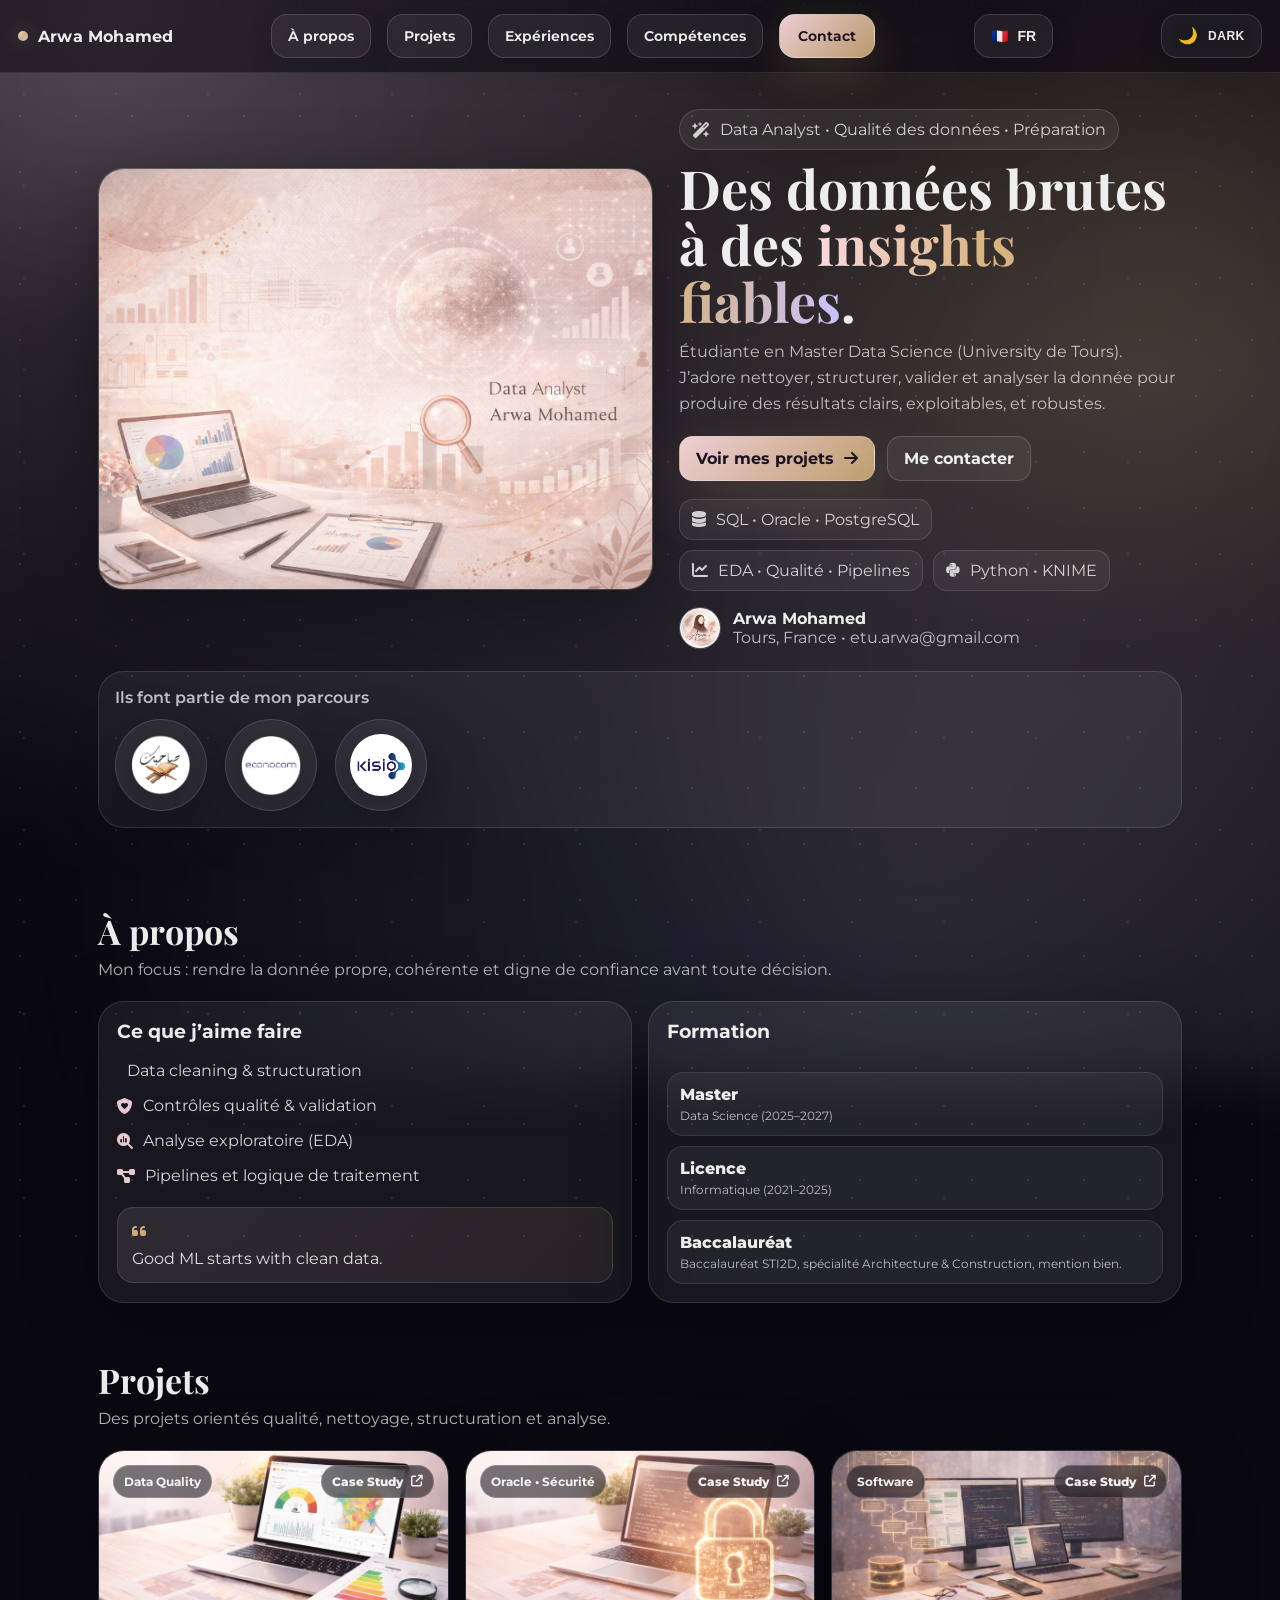
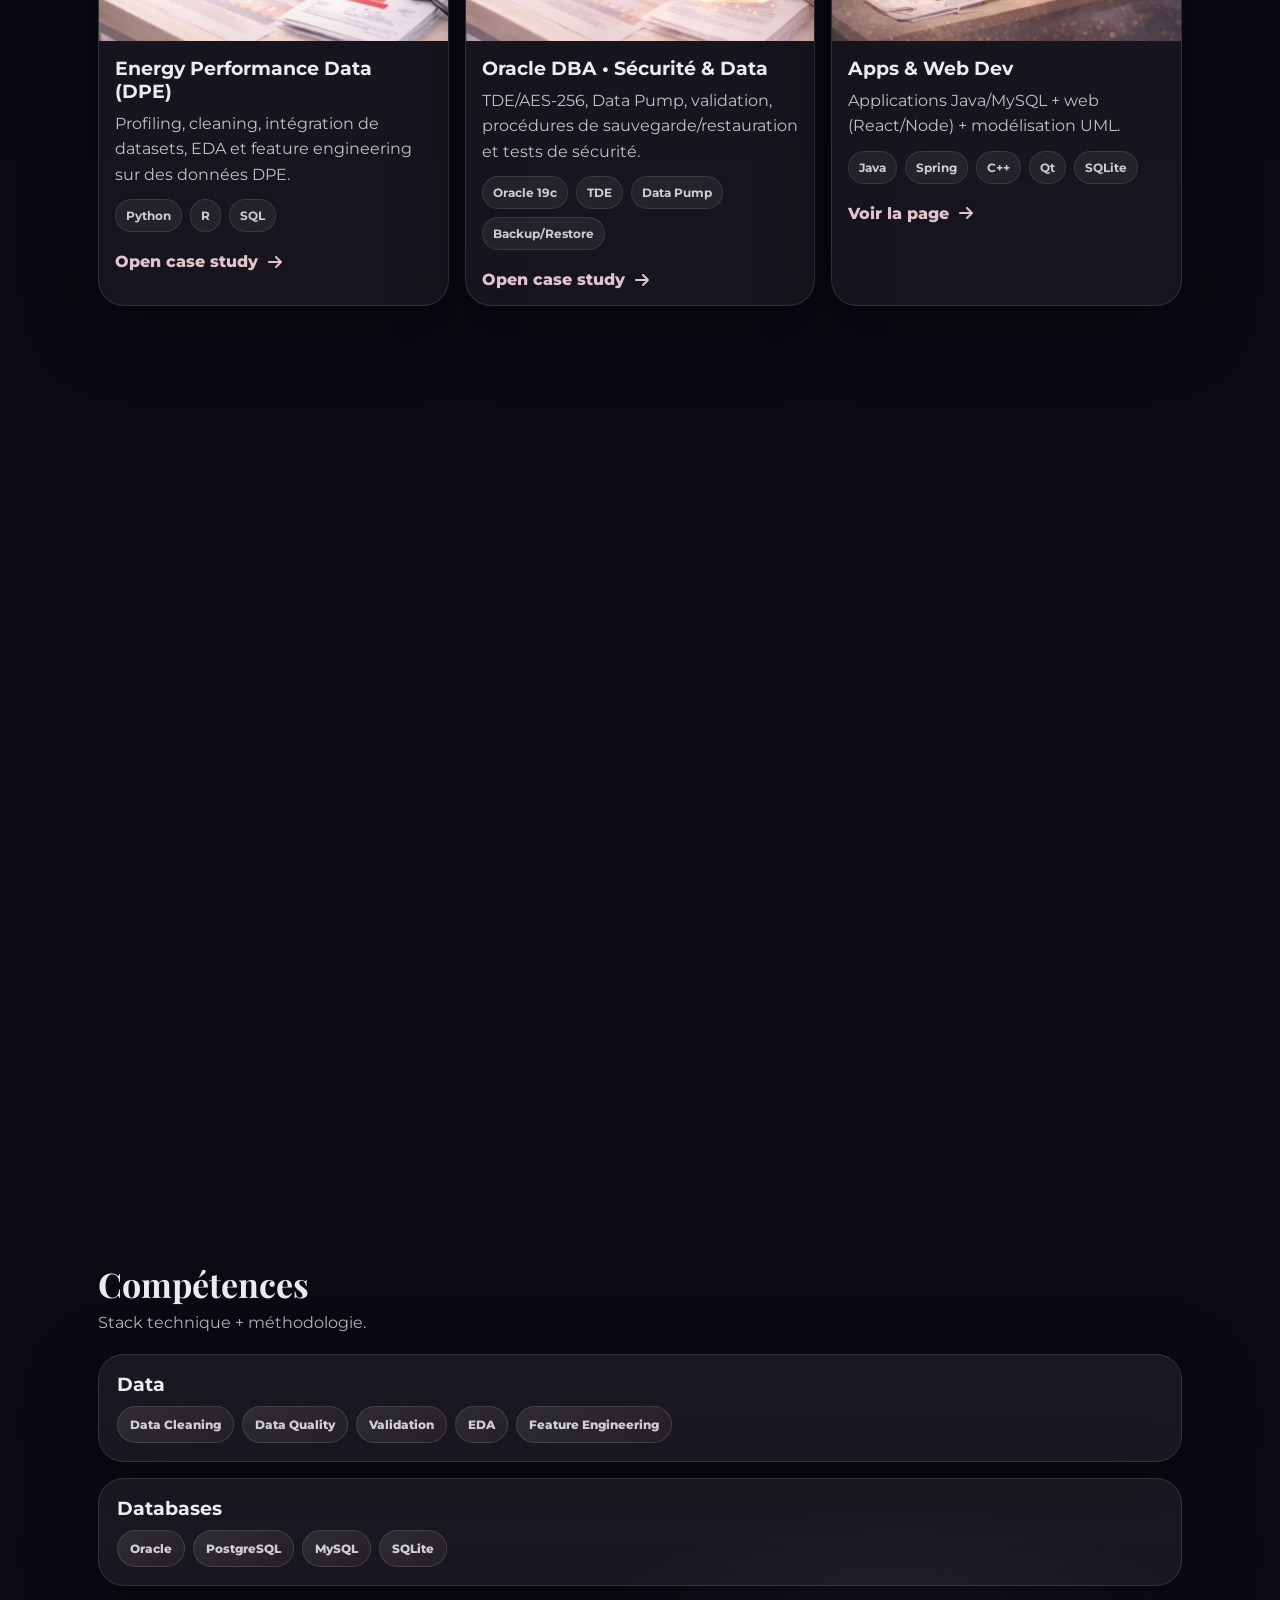
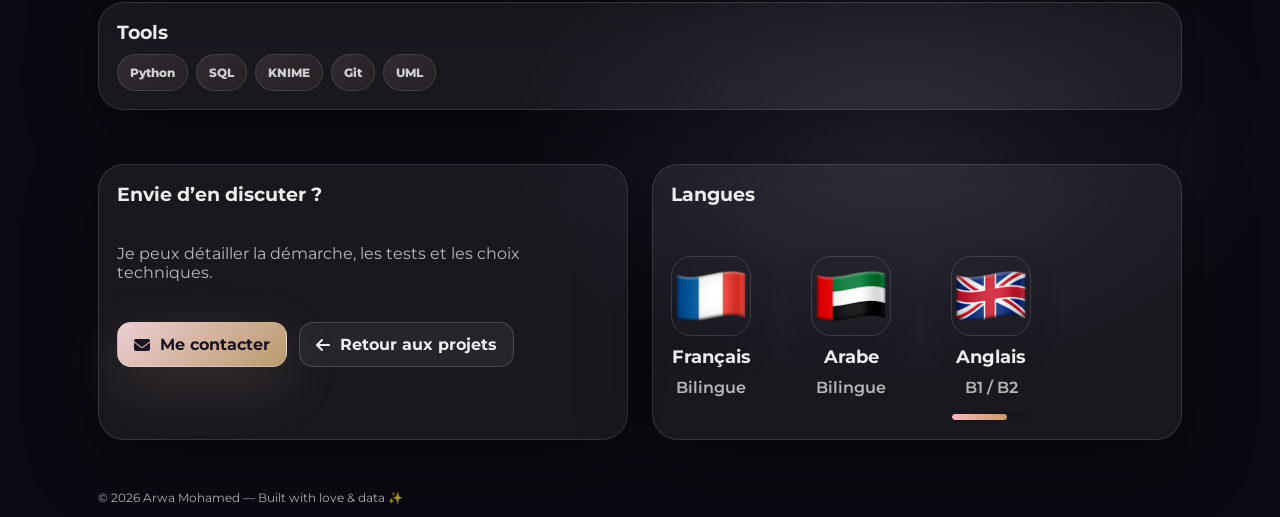
==== commit fe5310bf: "premier commit" ====
--- a/index.html
+++ b/index.html
@@ -208,19 +208,10 @@
 
     <!-- Projects -->
     <section id="projects" class="section">
-      <div class="section-head reveal projects-header">
-
-  <div class="projects-title">
+      <div class="section-head reveal">
         <h2 data-i18n="projects.title">Projets</h2>
-        <a href="projects.html" class="all-projects-link">
-            Voir tous
-            <i class="fa-solid fa-arrow-right"></i>
-        </a>
-    </div>
-    <p class="muted" data-i18n="projects.desc">
-      Des projets orientés qualité, nettoyage, structuration et analyse.
-    </p>
-  </div>
+        <p class="muted" data-i18n="projects.desc">Des projets orientés qualité, nettoyage, structuration et analyse.</p>
+      </div>
 
       <!-- IMPORTANT: container cards (grid) -->
       <div class="cards">
@@ -256,50 +247,6 @@
     </div>
   </a>
 
-  <a class="project reveal project-link" href="stroke.html">
-
-    <div class="project-media">
-      <img src="assets/img/stroke.png" alt="Stroke Prediction Dashboard" />
-
-      <span class="tag">
-        Healthcare AI
-      </span>
-
-      <span class="case-pill-badge">
-        <span>Case Study</span>
-        <i class="fa-solid fa-arrow-up-right-from-square"></i>
-      </span>
-    </div>
-
-    <div class="project-body">
-
-      <h3>
-        Stroke Prediction Dashboard
-        <span class="title-ico">↗</span>
-      </h3>
-
-      <p>
-        End-to-end healthcare data science project combining data cleaning,
-        machine learning and interactive dashboarding to identify patients at
-        high risk of stroke.
-      </p>
-
-      <div class="stack">
-        <span>Python</span>
-        <span>Scikit-Learn</span>
-        <span>SMOTE</span>
-        <span>Looker Studio</span>
-      </div>
-
-      <div class="open-hint">
-        <span>Open case study</span>
-        <i class="fa-solid fa-arrow-right"></i>
-      </div>
-
-    </div>
-
-  </a>
-
   <!-- ORACLE -->
   <a class="project reveal project-link" href="oracle.html" aria-label="Open Oracle case study">
     <div class="project-media">
@@ -331,6 +278,38 @@
     </div>
   </a>
 
+  <!-- APPS -->
+  <a class="project reveal project-link" href="app.html" aria-label="Open Apps case study">
+    <div class="project-media">
+      <img src="assets/img/apps.png" alt="Apps case study" />
+      <span class="tag" data-i18n="projects.tag3">Software</span>
+
+      <span class="case-pill-badge">
+        <span data-i18n="projects.case">Case Study</span>
+        <i class="fa-solid fa-arrow-up-right-from-square"></i>
+      </span>
+    </div>
+
+    <div class="project-body">
+      <h3 data-i18n="projects.p3.title">
+        Apps & Web Dev
+        <span class="title-ico" aria-hidden="true">↗</span>
+      </h3>
+
+      <p data-i18n="projects.p3.desc"></p>
+
+      <div class="stack">
+        <span>Java</span><span>Spring</span><span>C++</span><span>Qt</span><span>SQLite</span>
+      </div>
+
+      <div class="open-hint">
+        <span data-i18n="projects.openPage">View page</span>
+        <i class="fa-solid fa-arrow-right"></i>
+      </div>
+    </div>
+  </a>
+
+</div>
     </section>
 
     <!-- Experience -->
--- a/assets/css/style.css
+++ b/assets/css/style.css
@@ -286,9 +286,6 @@
   grid-template-columns: 1.05fr .95fr;
   gap: 26px;
   align-items:center;
-}
-.projects-hero{
-    min-height:unset !important;
 }
 .hero-media{
   position:relative;
@@ -1078,587 +1075,3 @@
   }
 }
 
-.projects-title{
-    display:flex;
-    justify-content:space-between;
-    align-items:center;
-    gap:20px;
-}
-
-.all-projects-link{
-    display:flex;
-    align-items:center;
-    gap:8px;
-    text-decoration:none;
-    color:var(--accent);
-    font-weight:600;
-    transition:.3s;
-}
-
-.all-projects-link:hover{
-    transform:translateX(5px);
-}
-
-/* ==========================
-   PROJECTS GRID
-   ========================== */
-
-.cards {
-  display: grid;
-  grid-template-columns: repeat(3, 1fr);
-  gap: 32px;
-  align-items: stretch;
-  width: 100%;
-}
-
-
-/* Carte projet */
-.project {
-  display: flex;
-  flex-direction: column;
-  height: 100%;
-  min-height: 520px;
-  overflow: hidden;
-}
-
-
-/* Image partie haute */
-.project-media {
-  height: 240px;
-  position: relative;
-  overflow: hidden;
-}
-
-
-.project-media img {
-  width: 100%;
-  height: 100%;
-  object-fit: cover;
-}
-
-
-/* Contenu texte */
-.project-body {
-  display: flex;
-  flex-direction: column;
-  flex: 1;
-  padding: 24px;
-}
-
-
-/* Titre */
-.project-body h3 {
-  min-height: 55px;
-}
-
-
-/* Description */
-.project-body p {
-  flex: 1;
-  line-height: 1.6;
-}
-
-
-/* Technologies */
-.stack {
-  margin-top: auto;
-  display: flex;
-  flex-wrap: wrap;
-  gap: 8px;
-}
-
-
-/* Bouton Open case */
-.open-hint {
-  margin-top: 20px;
-}
-
-
-/* ==========================
-   RESPONSIVE
-   ========================== */
-
-@media (max-width: 1100px) {
-
-  .cards {
-    grid-template-columns: repeat(2, 1fr);
-  }
-
-}
-
-
-@media (max-width: 700px) {
-
-  .cards {
-    grid-template-columns: 1fr;
-  }
-
-}
-
-/* ===============================
-   PROJECTS PAGE OVERRIDE
-================================ */
-
-.projects-page{
-    padding-top:80px;
-}
-
-
-.projects-hero{
-    max-width:1100px;
-    margin:0 auto;
-    padding:20px 20px 30px;
-}
-
-
-.projects-container{
-    max-width:1200px;
-    margin:0 auto;
-    padding:20px 25px 60px;
-}
-
-
-.projects-container .section-head{
-    margin-bottom:35px;
-}
-
-
-.projects-grid{
-    display:grid;
-    grid-template-columns:repeat(2,1fr);
-    gap:35px;
-}
-
-
-.project-card{
-    min-height:520px;
-}
-
-
-@media(max-width:900px){
-
-.projects-grid{
-    grid-template-columns:1fr;
-}
-
-}
-
-/* ===================================================
-                PROJECTS PAGE
-===================================================*/
-
-.projects-page{
-    max-width:1700px;
-    margin:auto;
-    padding:30px 25px 80px;
-}
-
-/* Hero */
-
-.projects-hero{
-    text-align:center;
-    max-width:900px;
-    margin:0 auto 50px;
-    padding:0;
-}
-
-.projects-hero h1{
-    font-size:clamp(2.7rem,5vw,4.3rem);
-    line-height:1.1;
-    margin:15px 0;
-}
-
-.projects-hero .subtitle{
-    max-width:650px;
-    margin:auto;
-}
-
-
-
-/* Section */
-
-.projects-container{
-    margin-top:20px;
-}
-
-.projects-container .section-head{
-    text-align:center;
-    margin-bottom:35px;
-}
-
-/* ====== 4 colonnes ====== */
-
-.projects-grid{
-
-    display:grid;
-
-    grid-template-columns:repeat(4,1fr);
-
-    gap:24px;
-
-}
-
-/* Cartes */
-
-.project-card{
-
-    display:flex;
-
-    flex-direction:column;
-
-    overflow:hidden;
-
-    border-radius:22px;
-
-    background: rgba(255,255,255,.12);
-    border:1px solid rgba(255,255,255,.18);
-    backdrop-filter: blur(18px);
-    box-shadow: 0 18px 45px rgba(0,0,0,.18);
-
-    transition:.35s;
-
-}
-[data-theme="light"] .project-card{
-    background: rgba(255,255,255,.82);
-    border:1px solid rgba(0,0,0,.08);
-    box-shadow:0 15px 40px rgba(0,0,0,.08);
-}
-
-/* Texte des cartes */
-.project-card h3{
-    color: var(--text);
-}
-
-.project-card p{
-    color: var(--muted);
-}
-
-.project-card .project-link{
-    color: var(--text);
-}
-
-.project-card .stack span{
-    color: var(--text);
-}
-[data-theme="light"] .project-card h3{
-    color:#2f2938;
-}
-
-[data-theme="light"] .project-card p{
-    color:#5d5568;
-}
-
-[data-theme="light"] .project-card .project-link{
-    color:#2f2938;
-}
-
-[data-theme="light"] .project-card .stack span{
-    color:#2f2938;
-}
-.project-card:hover{
-
-    transform:translateY(-6px);
-
-}
-
-.project-img{
-
-    height:180px;
-
-    overflow:hidden;
-
-    position:relative;
-
-}
-
-.project-img img{
-
-    width:100%;
-
-    height:100%;
-
-    object-fit:cover;
-
-    transition:.4s;
-
-}
-
-.project-card:hover img{
-
-    transform:scale(1.05);
-
-}
-
-.project-img span{
-    position:absolute;
-    top:14px;
-    left:14px;
-
-    padding:8px 14px;
-
-    border-radius:999px;
-
-    background:rgba(255,255,255,.88);
-
-    color:#2f2938;
-
-    border:1px solid rgba(0,0,0,.08);
-
-    backdrop-filter:blur(12px);
-
-    font-size:.75rem;
-    font-weight:600;
-}
-[data-theme="dark"] .project-img span{
-    background:rgba(20,20,28,.55);
-    color:#ffffff;
-    border:1px solid rgba(255,255,255,.15);
-}
-[data-theme="light"] .project-img span{
-    background:rgba(255,255,255,.92);
-    color:#2f2938;
-    border:1px solid rgba(0,0,0,.08);
-}
-
-.project-body{
-
-    display:flex;
-
-    flex-direction:column;
-
-    padding:20px;
-
-    flex:1;
-
-}
-
-.project-body h3{
-
-    font-size:1.6rem;
-
-    margin-bottom:12px;
-
-}
-
-.project-body p{
-
-    flex:1;
-
-    line-height:1.6;
-
-    opacity:.75;
-
-    margin-bottom:18px;
-
-}
-
-.stack{
-
-    display:flex;
-
-    flex-wrap:wrap;
-
-    gap:8px;
-
-    margin-bottom:18px;
-
-}
-
-.stack span{
-
-    font-size:.75rem;
-
-}
-
-.project-link{
-
-    font-weight:600;
-
-}
-
-/* Contact */
-
-.contact-section{
-
-    max-width:900px;
-
-    margin:70px auto 0;
-
-    text-align:center;
-
-}
-
-.footer-text{
-
-    margin-top:30px;
-
-    opacity:.6;
-
-}
-
-/* Responsive */
-
-@media(max-width:1400px){
-
-.projects-grid{
-
-grid-template-columns:repeat(3,1fr);
-
-}
-
-}
-
-@media(max-width:1000px){
-
-.projects-grid{
-
-grid-template-columns:repeat(2,1fr);
-
-}
-
-}
-
-@media(max-width:700px){
-
-.projects-grid{
-
-grid-template-columns:1fr;
-
-}
-
-}
-
-.pdf-badge{
-
-text-decoration:none;
-cursor:pointer;
-
-transition:.3s;
-
-}
-
-
-.pdf-badge:hover{
-
-transform:translateY(-3px);
-
-}
-
-
-
-
-
-
-
-
-
-.pdf-badge{
-
-text-decoration:none;
-cursor:pointer;
-
-}
-
-
-.pdf-badge:hover{
-
-transform:translateY(-3px);
-
-}
-
-
-
-
-
-
-
-.pdf-badge{
-
-text-decoration:none;
-
-}
-
-
-
-.pdf-badge:hover{
-
-transform:translateX(5px);
-
-}
-
-
-
-
-.pdf-badge{
-
-text-decoration:none;
-
-}
-
-
-
-.pdf-badge:hover{
-
-transform:translateY(-2px);
-
-}
-
-/* ===============================
-   PROJECT META BADGES
-   =============================== */
-
-.case-meta{
-    display:flex;
-    align-items:center;
-    justify-content:center;
-    flex-wrap:wrap;
-    gap:12px;
-    margin-top:25px;
-}
-
-.meta-left{
-    display:flex;
-    align-items:center;
-    flex-wrap:wrap;
-    gap:12px;
-}
-
-.meta-docs{
-    display:flex;
-    align-items:center;
-    flex-wrap:wrap;
-    gap:12px;
-}
-
-
-/* Badge PDF / documents */
-.pdf-badge{
-    display:inline-flex;
-    align-items:center;
-    gap:8px;
-    text-decoration:none;
-    cursor:pointer;
-    transition:.3s;
-}
-
-.pdf-badge:hover{
-    transform:translateY(-3px);
-}
-
-/* ===============================
-   STROKE PAGE BADGES ALIGN IMAGE
-   =============================== */
-
-.stroke-page .case-meta{
-    display:grid !important;
-    grid-template-columns: repeat(2, max-content) !important;
-    justify-content:start;
-    gap:12px 20px;
-    margin-left:0;
-}
-
-.stroke-page .meta-left,
-.stroke-page .meta-docs{
-    display:contents;
-}
-
